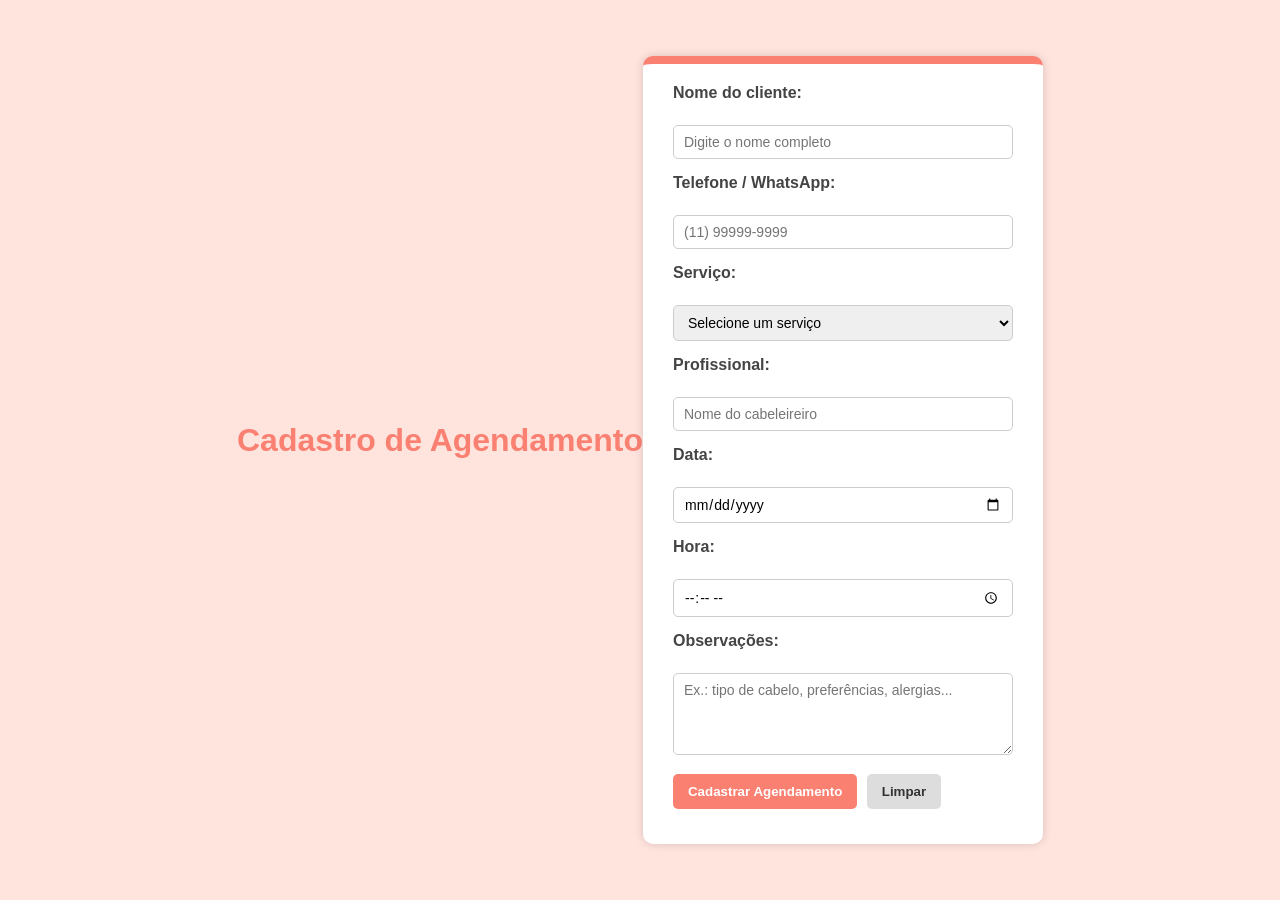
==== cadastro.html @ 3560d97b "criação da pagina de cadastro e estilização" ====
<!DOCTYPE html>
<html lang="pt-BR">
<head>
  <meta charset="UTF-8">
  <title>Agenda do Cabeleireiro - Cadastro</title>

  <!-- Ligar o CSS externo -->
  <link rel="stylesheet" href="style.css">
</head>
<body>

  <h1>Cadastro de Agendamento</h1>

  <form action="#" method="post">

    <p>
      <label for="nome">Nome do cliente:</label><br>
      <input type="text" id="nome" name="nome" placeholder="Digite o nome completo" required>
    </p>

    <p>
      <label for="telefone">Telefone / WhatsApp:</label><br>
      <input type="tel" id="telefone" name="telefone" placeholder="(11) 99999-9999" required>
    </p>

    <p>
      <label for="servico">Serviço:</label><br>
      <select id="servico" name="servico" required>
        <option value="">Selecione um serviço</option>
        <option value="corte">Corte de cabelo</option>
        <option value="escova">Escova</option>
        <option value="quimica">Química (progressiva, luzes etc.)</option>
        <option value="barba">Barba</option>
        <option value="outro">Outro</option>
      </select>
    </p>

    <p>
      <label for="profissional">Profissional:</label><br>
      <input type="text" id="profissional" name="profissional" placeholder="Nome do cabeleireiro">
    </p>

    <p>
      <label for="data">Data:</label><br>
      <input type="date" id="data" name="data" required>
    </p>

    <p>
      <label for="hora">Hora:</label><br>
      <input type="time" id="hora" name="hora" required>
    </p>

    <p>
      <label for="obs">Observações:</label><br>
      <textarea id="obs" name="obs" rows="4" cols="40"
        placeholder="Ex.: tipo de cabelo, preferências, alergias..."></textarea>
    </p>

    <p>
      <button type="submit">Cadastrar Agendamento</button>
      <button type="reset">Limpar</button>
    </p>

  </form>

</body>
</html>
---- style.css ----
/* Reset simples */
* {
    box-sizing: border-box;
    margin: 0;
    padding: 0;
    font-family: Arial, sans-serif;
  }
  
  /* Fundo geral da página */
  body {
    background-color: #ffe3dd;          /* salmão bem claro */
    display: flex;
    justify-content: center;
    align-items: center;
    min-height: 100vh;
  }
  
  /* Caixa do formulário */
  form {
    background-color: #ffffff;
    padding: 20px 30px;
    border-radius: 10px;
    width: 400px;
    box-shadow: 0 0 10px rgba(0,0,0,0.15);
    border-top: 8px solid #FA8072;      /* faixa salmão no topo */
  }
  
  /* Título */
  h1 {
    text-align: center;
    margin-bottom: 20px;
    color: #FA8072;
  }
  
  /* Espaçamento entre campos */
  form p {
    margin-bottom: 15px;
  }
  
  /* Label dos campos */
  label {
    display: block;
    margin-bottom: 5px;
    font-weight: bold;
    color: #444444;
  }
  
  /* Campos de texto, select e textarea */
  input,
  select,
  textarea {
    width: 100%;
    padding: 8px 10px;
    border-radius: 5px;
    border: 1px solid #cccccc;
    font-size: 14px;
  }
  
  /* Efeito de foco nos campos */
  input:focus,
  select:focus,
  textarea:focus {
    border-color: #FA8072;
    outline: none;
    box-shadow: 0 0 3px rgba(250,128,114,0.7);
  }
  
  /* Textarea ajustável só na vertical */
  textarea {
    resize: vertical;
  }
  
  /* Botões */
  button {
    padding: 10px 15px;
    border-radius: 5px;
    border: none;
    cursor: pointer;
    font-weight: bold;
    margin-right: 5px;
  }
  
  /* Botão principal (submit) */
  button[type="submit"] {
    background-color: #FA8072;
    color: #ffffff;
  }
  
  /* Botão de reset */
  button[type="reset"] {
    background-color: #dddddd;
    color: #333333;
  }
  
  /* Hover nos botões */
  button[type="submit"]:hover {
    background-color: #e56c63;
  }
  
  button[type="reset"]:hover {
    background-color: #c5c5c5;
  }
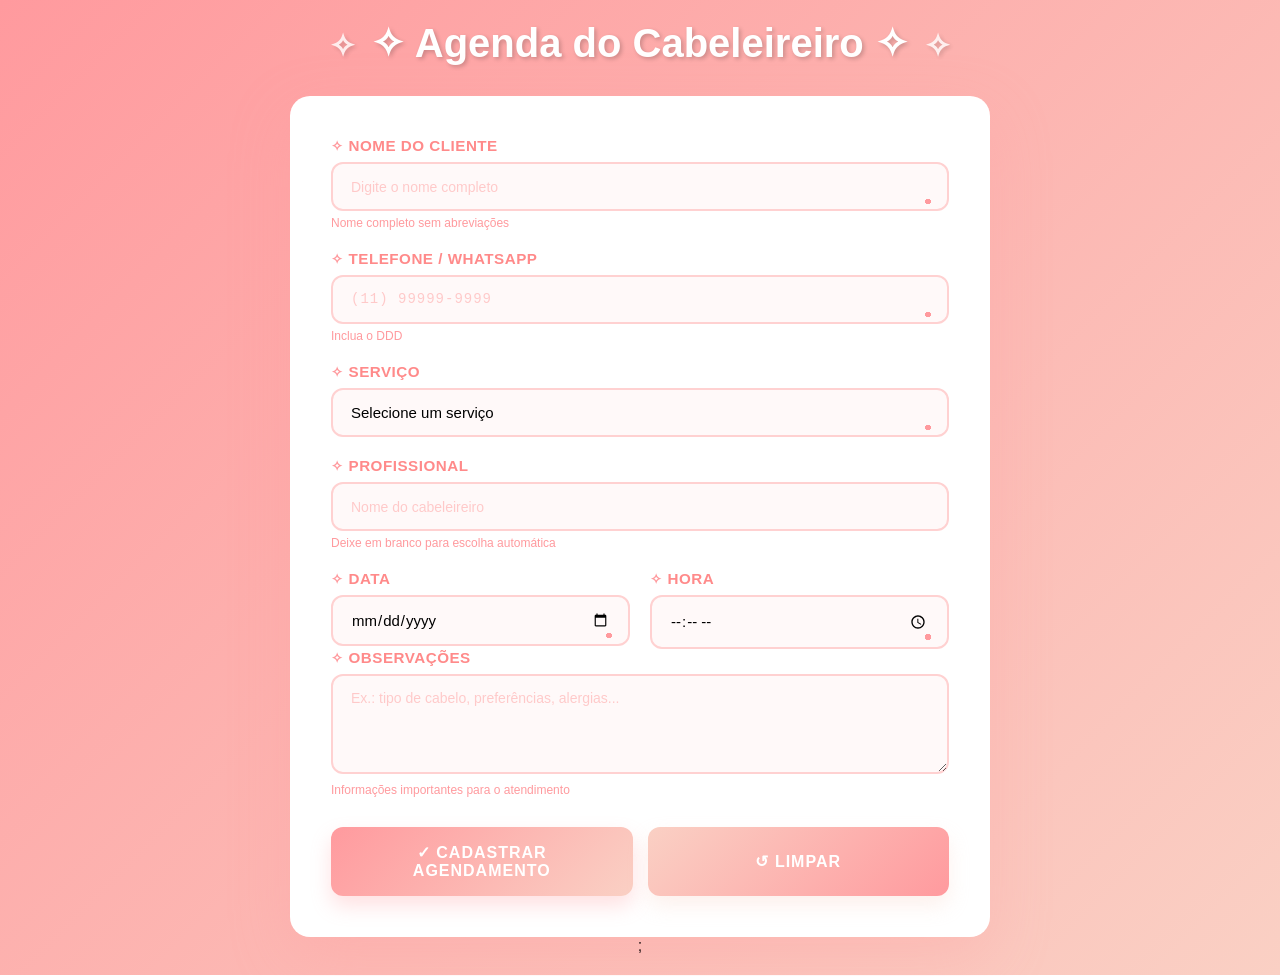
==== commit e6d633fd: "criando novo cadastro" ====
--- a/cadastro.html
+++ b/cadastro.html
@@ -2,66 +2,363 @@
 <html lang="pt-BR">
 <head>
   <meta charset="UTF-8">
+  <meta name="viewport" content="width=device-width, initial-scale=1.0">
   <title>Agenda do Cabeleireiro - Cadastro</title>
 
-  <!-- Ligar o CSS externo -->
-  <link rel="stylesheet" href="style.css">
+  <style>
+    * {
+      margin: 0;
+      padding: 0;
+      box-sizing: border-box;
+      font-family: 'Segoe UI', Tahoma, Geneva, Verdana, sans-serif;
+    }
+
+    body {
+      background: linear-gradient(135deg, #ff9a9e 0%, #fad0c4 100%);
+      min-height: 100vh;
+      display: flex;
+      flex-direction: column;
+      align-items: center;
+      justify-content: center;
+      padding: 20px;
+    }
+
+    h1 {
+      color: #fff;
+      margin-bottom: 30px;
+      font-size: 2.5em;
+      text-shadow: 2px 2px 4px rgba(0,0,0,0.2);
+      text-align: center;
+      font-weight: 600;
+    }
+
+    form {
+      background: white;
+      max-width: 700px;
+      width: 100%;
+      margin: 0 auto;
+      padding: 40px;
+      border-radius: 20px;
+      box-shadow: 0 20px 60px rgba(255, 154, 158, 0.3);
+      backdrop-filter: blur(10px);
+      transition: transform 0.3s ease;
+      border: 1px solid rgba(255, 255, 255, 0.2);
+    }
+
+    form:hover {
+      transform: translateY(-5px);
+      box-shadow: 0 25px 70px rgba(255, 154, 158, 0.4);
+    }
+
+    p {
+      margin-bottom: 20px;
+    }
+
+    label {
+      display: block;
+      margin-bottom: 8px;
+      color: #ff8a8a;
+      font-weight: 600;
+      font-size: 0.95em;
+      text-transform: uppercase;
+      letter-spacing: 0.5px;
+    }
+
+    input, select, textarea {
+      width: 100%;
+      padding: 14px 18px;
+      border: 2px solid #ffd1d1;
+      border-radius: 12px;
+      font-size: 15px;
+      transition: all 0.3s ease;
+      background: #fff9f9;
+    }
+
+    input:focus, select:focus, textarea:focus {
+      outline: none;
+      border-color: #ff9a9e;
+      background: white;
+      box-shadow: 0 5px 15px rgba(255, 154, 158, 0.2);
+    }
+
+    input:hover, select:hover, textarea:hover {
+      border-color: #fad0c4;
+    }
+
+    textarea {
+      resize: vertical;
+      min-height: 100px;
+    }
+
+    /* Grid para data e hora */
+    .datetime-grid {
+      display: grid;
+      grid-template-columns: 1fr 1fr;
+      gap: 20px;
+    }
+
+    .datetime-grid p {
+      margin-bottom: 0;
+    }
+
+    /* Estilo para os botões */
+    .button-group {
+      display: flex;
+      gap: 15px;
+      margin-top: 30px;
+    }
+
+    button {
+      flex: 1;
+      padding: 16px 24px;
+      border: none;
+      border-radius: 12px;
+      font-size: 16px;
+      font-weight: 600;
+      text-transform: uppercase;
+      letter-spacing: 1px;
+      cursor: pointer;
+      transition: all 0.3s ease;
+      background: linear-gradient(135deg, #ff9a9e 0%, #fad0c4 100%);
+      color: white;
+      box-shadow: 0 10px 20px rgba(255, 154, 158, 0.3);
+    }
+
+    button[type="reset"] {
+      background: linear-gradient(135deg, #fad0c4 0%, #ff9a9e 100%);
+      box-shadow: 0 10px 20px rgba(250, 208, 196, 0.3);
+    }
+
+    button:hover {
+      transform: translateY(-3px);
+      box-shadow: 0 15px 30px rgba(255, 154, 158, 0.4);
+    }
+
+    button[type="reset"]:hover {
+      box-shadow: 0 15px 30px rgba(250, 208, 196, 0.4);
+    }
+
+    button:active {
+      transform: translateY(-1px);
+    }
+
+    /* Placeholder styling */
+    ::placeholder {
+      color: #ffb6b6;
+      opacity: 0.7;
+      font-size: 14px;
+    }
+
+    /* Estilo para o select */
+    select {
+      appearance: none;
+      background-image: url("data:image/svg+xml;charset=UTF-8,%3csvg xmlns='http://www.w3.org/2000/svg' viewBox='0 0 24 24' fill='none' stroke='%23ff9a9e' stroke-width='2' stroke-linecap='round' stroke-linejoin='round'%3e%3cpolyline points='6 9 12 15 18 9'%3e%3c/polyline%3e%3c/svg%3e");
+      background-repeat: no-repeat;
+      background-position: right 15px center;
+      background-size: 15px;
+    }
+
+    /* Estilo para campos obrigatórios */
+    input:required, select:required, textarea:required {
+      background-image: radial-gradient(circle, #ff9a9e 3px, transparent 3px);
+      background-repeat: no-repeat;
+      background-position: right 15px top 15px;
+      background-size: 8px;
+    }
+
+    /* Responsividade */
+    @media (max-width: 600px) {
+      body {
+        padding: 10px;
+      }
+      
+      h1 {
+        font-size: 2em;
+      }
+      
+      form {
+        padding: 25px;
+      }
+      
+      .datetime-grid {
+        grid-template-columns: 1fr;
+        gap: 10px;
+      }
+      
+      .button-group {
+        flex-direction: column;
+      }
+      
+      button {
+        width: 100%;
+      }
+    }
+
+    /* Animações suaves */
+    @keyframes fadeIn {
+      from {
+        opacity: 0;
+        transform: translateY(20px);
+      }
+      to {
+        opacity: 1;
+        transform: translateY(0);
+      }
+    }
+
+    form {
+      animation: fadeIn 0.6s ease-out;
+    }
+
+    /* Estilo para o campo de telefone com máscara visual */
+    input[type="tel"] {
+      font-family: monospace;
+      letter-spacing: 1px;
+    }
+
+    /* Indicador visual de campo preenchido */
+    input:not(:placeholder-shown):valid,
+    select:valid,
+    textarea:not(:placeholder-shown):valid {
+      border-color: #ff9a9e;
+      background-color: #fff5f5;
+    }
+
+    /* Mensagem de ajuda sutil */
+    .help-text {
+      font-size: 12px;
+      color: #ff9a9e;
+      margin-top: 5px;
+      display: block;
+    }
+
+    /* Adicionando ícones visuais */
+    label::before {
+      content: '✧';
+      margin-right: 5px;
+      color: #ff9a9e;
+      font-size: 14px;
+    }
+
+    /* Estilo adicional para o título com ícone */
+    h1::before, h1::after {
+      content: '✧';
+      margin: 0 15px;
+      color: #fff;
+      font-size: 0.8em;
+      opacity: 0.8;
+    }
+
+    /* Scrollbar personalizada */
+    ::-webkit-scrollbar {
+      width: 10px;
+    }
+
+    ::-webkit-scrollbar-track {
+      background: #ffd1d1;
+    }
+
+    ::-webkit-scrollbar-thumb {
+      background: linear-gradient(135deg, #ff9a9e, #fad0c4);
+      border-radius: 5px;
+    }
+
+    ::-webkit-scrollbar-thumb:hover {
+      background: linear-gradient(135deg, #fad0c4, #ff9a9e);
+    }
+  </style>
 </head>
 <body>
 
-  <h1>Cadastro de Agendamento</h1>
+  <h1>✧ Agenda do Cabeleireiro ✧</h1>
 
   <form action="#" method="post">
 
     <p>
-      <label for="nome">Nome do cliente:</label><br>
+      <label for="nome">Nome do cliente</label>
       <input type="text" id="nome" name="nome" placeholder="Digite o nome completo" required>
-    </p>
-
-    <p>
-      <label for="telefone">Telefone / WhatsApp:</label><br>
+      <span class="help-text">Nome completo sem abreviações</span>
+    </p>
+
+    <p>
+      <label for="telefone">Telefone / WhatsApp</label>
       <input type="tel" id="telefone" name="telefone" placeholder="(11) 99999-9999" required>
-    </p>
-
-    <p>
-      <label for="servico">Serviço:</label><br>
+      <span class="help-text">Inclua o DDD</span>
+    </p>
+
+    <p>
+      <label for="servico">Serviço</label>
       <select id="servico" name="servico" required>
-        <option value="">Selecione um serviço</option>
-        <option value="corte">Corte de cabelo</option>
-        <option value="escova">Escova</option>
-        <option value="quimica">Química (progressiva, luzes etc.)</option>
-        <option value="barba">Barba</option>
-        <option value="outro">Outro</option>
+        <option value="" disabled selected>Selecione um serviço</option>
+        <option value="corte">✂️ Corte de cabelo</option>
+        <option value="escova">💨 Escova</option>
+        <option value="quimica">🧪 Química (progressiva, luzes etc.)</option>
+        <option value="barba">🧔 Barba</option>
+        <option value="outro">✨ Outro</option>
       </select>
     </p>
 
     <p>
-      <label for="profissional">Profissional:</label><br>
+      <label for="profissional">Profissional</label>
       <input type="text" id="profissional" name="profissional" placeholder="Nome do cabeleireiro">
-    </p>
-
-    <p>
-      <label for="data">Data:</label><br>
-      <input type="date" id="data" name="data" required>
-    </p>
-
-    <p>
-      <label for="hora">Hora:</label><br>
-      <input type="time" id="hora" name="hora" required>
-    </p>
-
-    <p>
-      <label for="obs">Observações:</label><br>
-      <textarea id="obs" name="obs" rows="4" cols="40"
-        placeholder="Ex.: tipo de cabelo, preferências, alergias..."></textarea>
-    </p>
-
-    <p>
-      <button type="submit">Cadastrar Agendamento</button>
-      <button type="reset">Limpar</button>
-    </p>
+      <span class="help-text">Deixe em branco para escolha automática</span>
+    </p>
+
+    <div class="datetime-grid">
+      <p>
+        <label for="data">Data</label>
+        <input type="date" id="data" name="data" required>
+      </p>
+
+      <p>
+        <label for="hora">Hora</label>
+        <input type="time" id="hora" name="hora" required>
+      </p>
+    </div>
+
+    <p>
+      <label for="obs">Observações</label>
+      <textarea id="obs" name="obs" rows="4" placeholder="Ex.: tipo de cabelo, preferências, alergias..."></textarea>
+      <span class="help-text">Informações importantes para o atendimento</span>
+    </p>
+
+    <div class="button-group">
+      <button type="submit">✓ Cadastrar Agendamento</button>
+      <button type="reset">↺ Limpar</button>
+    </div>
 
   </form>
 
+  <!-- Script para validação e melhor experiência -->
+  <script>
+    // Adiciona máscara simples para telefone
+    document.getElementById('telefone').addEventListener('input', function(e) {
+      let value = e.target.value.replace(/\D/g, '');
+      if (value.length > 11) value = value.slice(0, 11);
+      
+      if (value.length > 10) {
+        value = value.replace(/^(\d{2})(\d{5})(\d{4})/, '($1) $2-$3');
+      } else if (value.length > 5) {
+        value = value.replace(/^(\d{2})(\d{4})(\d{0,4})/, '($1) $2-$3');
+      } else if (value.length > 2) {
+        value = value.replace(/^(\d{2})(\d{0,5})/, '($1) $2');
+      } else if (value.length > 0) {
+        value = value.replace(/^(\d*)/, '($1');
+      }
+      
+      e.target.value = value;
+    });
+
+    // Define data mínima como hoje
+    const today = new Date().toISOString().split('T')[0];
+    document.getElementById('data').min = today;
+
+    // Animação adicional para o formulário
+    const form = document.querySelector('form');
+    form.addEventListener('mouseenter', function() {
+      this.style.transition = 'all 0.3s ease';
+    });
+  </script>
+
 </body>
-</html>
+</html>;
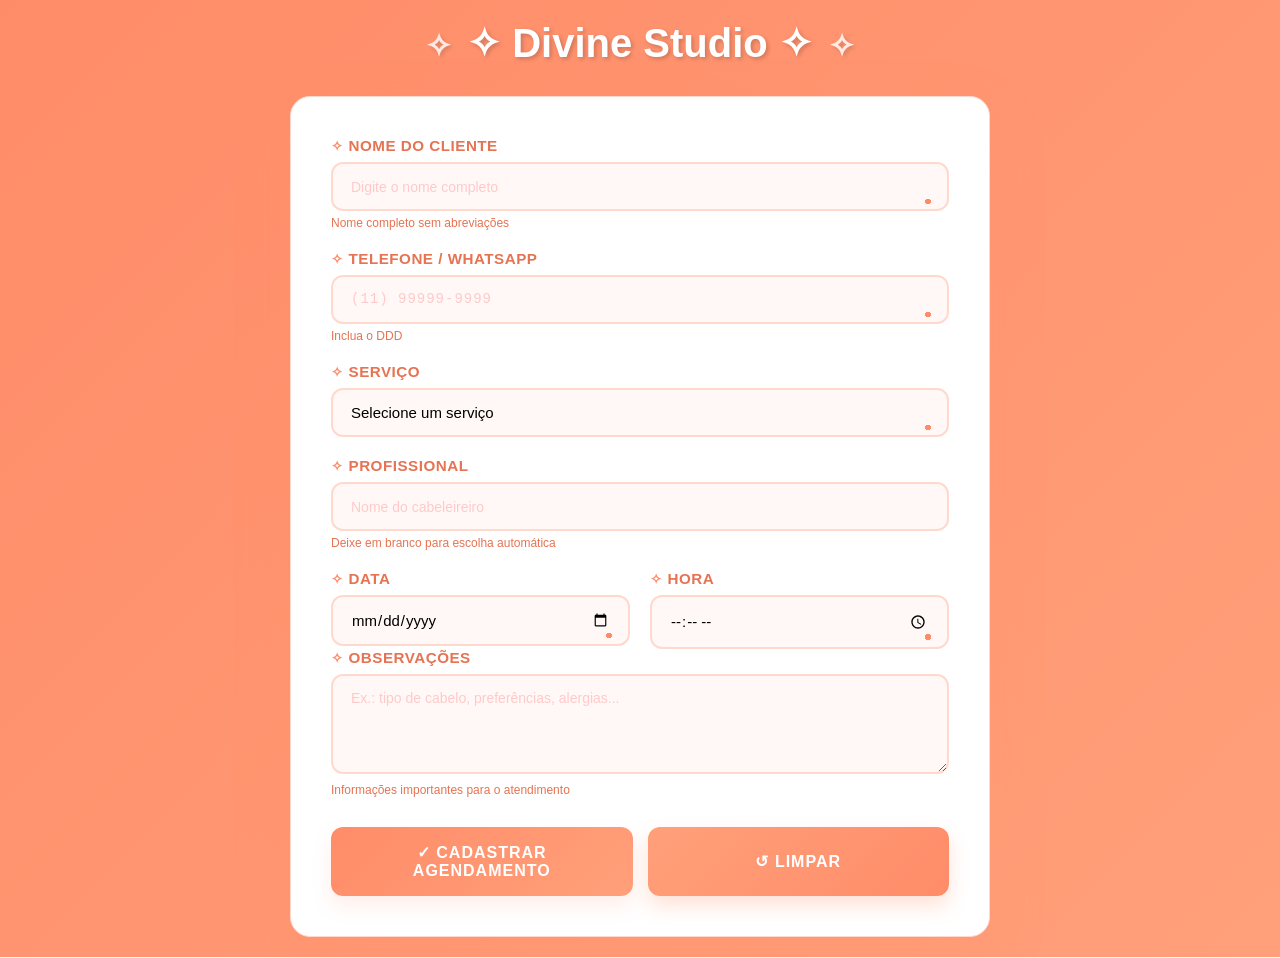
==== commit 26a67bd3: "linkadas pt.2" ====
--- a/cadastro.html
+++ b/cadastro.html
@@ -3,7 +3,7 @@
 <head>
   <meta charset="UTF-8">
   <meta name="viewport" content="width=device-width, initial-scale=1.0">
-  <title>Agenda do Cabeleireiro - Cadastro</title>
+  <title>Divine Studio - Cadastro</title>
 
   <style>
     * {
@@ -13,8 +13,21 @@
       font-family: 'Segoe UI', Tahoma, Geneva, Verdana, sans-serif;
     }
 
+    :root {
+      --salmão-principal: #FF8C69;
+      --salmão-claro: #FFA07A;
+      --salmão-escuro: #E67352;
+      --salmão-suave: #FFD9CC;
+      --salmão-fundo: #FFF8F6;
+      --dourado: #D4A16A;
+      --texto-escuro: #665;
+      --texto-claro: #AA8;
+      --branco: #FFFFFF;
+      --sombra: rgba(255, 140, 105, 0.15);
+    }
+
     body {
-      background: linear-gradient(135deg, #ff9a9e 0%, #fad0c4 100%);
+      background: linear-gradient(135deg, var(--salmão-principal) 0%, var(--salmão-claro) 100%);
       min-height: 100vh;
       display: flex;
       flex-direction: column;
@@ -39,15 +52,15 @@
       margin: 0 auto;
       padding: 40px;
       border-radius: 20px;
-      box-shadow: 0 20px 60px rgba(255, 154, 158, 0.3);
+      box-shadow: 0 20px 60px var(--sombra);
       backdrop-filter: blur(10px);
       transition: transform 0.3s ease;
-      border: 1px solid rgba(255, 255, 255, 0.2);
+      border: 1px solid var(--salmão-suave);
     }
 
     form:hover {
       transform: translateY(-5px);
-      box-shadow: 0 25px 70px rgba(255, 154, 158, 0.4);
+      box-shadow: 0 25px 70px rgba(255, 140, 105, 0.4);
     }
 
     p {
@@ -57,7 +70,7 @@
     label {
       display: block;
       margin-bottom: 8px;
-      color: #ff8a8a;
+      color: var(--salmão-escuro);
       font-weight: 600;
       font-size: 0.95em;
       text-transform: uppercase;
@@ -67,22 +80,22 @@
     input, select, textarea {
       width: 100%;
       padding: 14px 18px;
-      border: 2px solid #ffd1d1;
+      border: 2px solid var(--salmão-suave);
       border-radius: 12px;
       font-size: 15px;
       transition: all 0.3s ease;
-      background: #fff9f9;
+      background: var(--salmão-fundo);
     }
 
     input:focus, select:focus, textarea:focus {
       outline: none;
-      border-color: #ff9a9e;
+      border-color: var(--salmão-principal);
       background: white;
-      box-shadow: 0 5px 15px rgba(255, 154, 158, 0.2);
+      box-shadow: 0 5px 15px var(--sombra);
     }
 
     input:hover, select:hover, textarea:hover {
-      border-color: #fad0c4;
+      border-color: var(--salmão-claro);
     }
 
     textarea {
@@ -119,23 +132,23 @@
       letter-spacing: 1px;
       cursor: pointer;
       transition: all 0.3s ease;
-      background: linear-gradient(135deg, #ff9a9e 0%, #fad0c4 100%);
+      background: linear-gradient(135deg, var(--salmão-principal) 0%, var(--salmão-claro) 100%);
       color: white;
-      box-shadow: 0 10px 20px rgba(255, 154, 158, 0.3);
+      box-shadow: 0 10px 20px var(--sombra);
     }
 
     button[type="reset"] {
-      background: linear-gradient(135deg, #fad0c4 0%, #ff9a9e 100%);
-      box-shadow: 0 10px 20px rgba(250, 208, 196, 0.3);
+      background: linear-gradient(135deg, var(--salmão-claro) 0%, var(--salmão-principal) 100%);
+      box-shadow: 0 10px 20px rgba(255, 160, 122, 0.3);
     }
 
     button:hover {
       transform: translateY(-3px);
-      box-shadow: 0 15px 30px rgba(255, 154, 158, 0.4);
+      box-shadow: 0 15px 30px rgba(255, 140, 105, 0.4);
     }
 
     button[type="reset"]:hover {
-      box-shadow: 0 15px 30px rgba(250, 208, 196, 0.4);
+      box-shadow: 0 15px 30px rgba(255, 160, 122, 0.4);
     }
 
     button:active {
@@ -152,7 +165,7 @@
     /* Estilo para o select */
     select {
       appearance: none;
-      background-image: url("data:image/svg+xml;charset=UTF-8,%3csvg xmlns='http://www.w3.org/2000/svg' viewBox='0 0 24 24' fill='none' stroke='%23ff9a9e' stroke-width='2' stroke-linecap='round' stroke-linejoin='round'%3e%3cpolyline points='6 9 12 15 18 9'%3e%3c/polyline%3e%3c/svg%3e");
+      background-image: url("data:image/svg+xml;charset=UTF-8,%3csvg xmlns='http://www.w3.org/2000/svg' viewBox='0 0 24 24' fill='none' stroke='%23FF8C69' stroke-width='2' stroke-linecap='round' stroke-linejoin='round'%3e%3cpolyline points='6 9 12 15 18 9'%3e%3c/polyline%3e%3c/svg%3e");
       background-repeat: no-repeat;
       background-position: right 15px center;
       background-size: 15px;
@@ -160,7 +173,7 @@
 
     /* Estilo para campos obrigatórios */
     input:required, select:required, textarea:required {
-      background-image: radial-gradient(circle, #ff9a9e 3px, transparent 3px);
+      background-image: radial-gradient(circle, var(--salmão-principal) 3px, transparent 3px);
       background-repeat: no-repeat;
       background-position: right 15px top 15px;
       background-size: 8px;
@@ -220,14 +233,14 @@
     input:not(:placeholder-shown):valid,
     select:valid,
     textarea:not(:placeholder-shown):valid {
-      border-color: #ff9a9e;
+      border-color: var(--salmão-principal);
       background-color: #fff5f5;
     }
 
     /* Mensagem de ajuda sutil */
     .help-text {
       font-size: 12px;
-      color: #ff9a9e;
+      color: var(--salmão-escuro);
       margin-top: 5px;
       display: block;
     }
@@ -236,7 +249,7 @@
     label::before {
       content: '✧';
       margin-right: 5px;
-      color: #ff9a9e;
+      color: var(--salmão-principal);
       font-size: 14px;
     }
 
@@ -255,22 +268,22 @@
     }
 
     ::-webkit-scrollbar-track {
-      background: #ffd1d1;
+      background: var(--salmão-suave);
     }
 
     ::-webkit-scrollbar-thumb {
-      background: linear-gradient(135deg, #ff9a9e, #fad0c4);
+      background: linear-gradient(135deg, var(--salmão-principal), var(--salmão-claro));
       border-radius: 5px;
     }
 
     ::-webkit-scrollbar-thumb:hover {
-      background: linear-gradient(135deg, #fad0c4, #ff9a9e);
+      background: linear-gradient(135deg, var(--salmão-claro), var(--salmão-principal));
     }
   </style>
 </head>
 <body>
 
-  <h1>✧ Agenda do Cabeleireiro ✧</h1>
+  <h1>✧ Divine Studio ✧</h1>
 
   <form action="#" method="post">
 
@@ -358,7 +371,30 @@
     form.addEventListener('mouseenter', function() {
       this.style.transition = 'all 0.3s ease';
     });
+
+    // REDIRECIONAMENTO APÓS CADASTRO
+    form.addEventListener('submit', function(event) {
+      event.preventDefault(); // Impede o envio real para manter a simulação
+
+      // Aqui você poderia adicionar uma validação dos campos, se desejar
+      // Exemplo simples: verificar se os campos obrigatórios estão preenchidos
+      const nome = document.getElementById('nome').value.trim();
+      const telefone = document.getElementById('telefone').value.trim();
+      const data = document.getElementById('data').value;
+      const hora = document.getElementById('hora').value;
+
+      if (!nome || !telefone || !data || !hora) {
+        alert('Por favor, preencha todos os campos obrigatórios.');
+        return;
+      }
+
+      // Simula um cadastro bem-sucedido
+      alert('Cadastro realizado com sucesso! Redirecionando para o login...');
+
+      // Redireciona para a página de login
+      window.location.href = 'index.html';
+    });
   </script>
 
 </body>
-</html>;+</html>
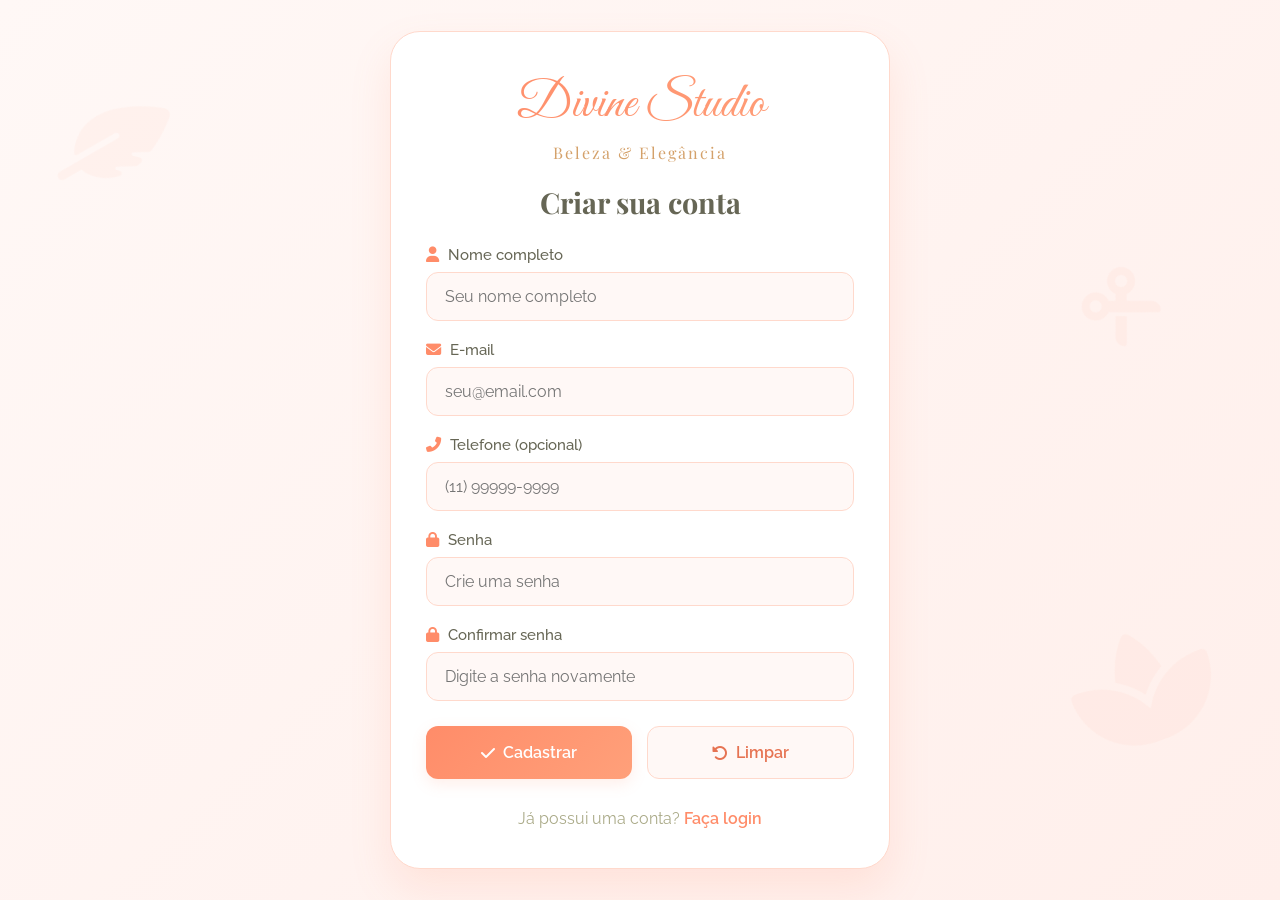
==== commit 2d41017e: "linkadas finais" ====
--- a/cadastro.html
+++ b/cadastro.html
@@ -1,400 +1,308 @@
 <!DOCTYPE html>
 <html lang="pt-BR">
 <head>
-  <meta charset="UTF-8">
-  <meta name="viewport" content="width=device-width, initial-scale=1.0">
-  <title>Divine Studio - Cadastro</title>
-
-  <style>
-    * {
-      margin: 0;
-      padding: 0;
-      box-sizing: border-box;
-      font-family: 'Segoe UI', Tahoma, Geneva, Verdana, sans-serif;
-    }
-
-    :root {
-      --salmão-principal: #FF8C69;
-      --salmão-claro: #FFA07A;
-      --salmão-escuro: #E67352;
-      --salmão-suave: #FFD9CC;
-      --salmão-fundo: #FFF8F6;
-      --dourado: #D4A16A;
-      --texto-escuro: #665;
-      --texto-claro: #AA8;
-      --branco: #FFFFFF;
-      --sombra: rgba(255, 140, 105, 0.15);
-    }
-
-    body {
-      background: linear-gradient(135deg, var(--salmão-principal) 0%, var(--salmão-claro) 100%);
-      min-height: 100vh;
-      display: flex;
-      flex-direction: column;
-      align-items: center;
-      justify-content: center;
-      padding: 20px;
-    }
-
-    h1 {
-      color: #fff;
-      margin-bottom: 30px;
-      font-size: 2.5em;
-      text-shadow: 2px 2px 4px rgba(0,0,0,0.2);
-      text-align: center;
-      font-weight: 600;
-    }
-
-    form {
-      background: white;
-      max-width: 700px;
-      width: 100%;
-      margin: 0 auto;
-      padding: 40px;
-      border-radius: 20px;
-      box-shadow: 0 20px 60px var(--sombra);
-      backdrop-filter: blur(10px);
-      transition: transform 0.3s ease;
-      border: 1px solid var(--salmão-suave);
-    }
-
-    form:hover {
-      transform: translateY(-5px);
-      box-shadow: 0 25px 70px rgba(255, 140, 105, 0.4);
-    }
-
-    p {
-      margin-bottom: 20px;
-    }
-
-    label {
-      display: block;
-      margin-bottom: 8px;
-      color: var(--salmão-escuro);
-      font-weight: 600;
-      font-size: 0.95em;
-      text-transform: uppercase;
-      letter-spacing: 0.5px;
-    }
-
-    input, select, textarea {
-      width: 100%;
-      padding: 14px 18px;
-      border: 2px solid var(--salmão-suave);
-      border-radius: 12px;
-      font-size: 15px;
-      transition: all 0.3s ease;
-      background: var(--salmão-fundo);
-    }
-
-    input:focus, select:focus, textarea:focus {
-      outline: none;
-      border-color: var(--salmão-principal);
-      background: white;
-      box-shadow: 0 5px 15px var(--sombra);
-    }
-
-    input:hover, select:hover, textarea:hover {
-      border-color: var(--salmão-claro);
-    }
-
-    textarea {
-      resize: vertical;
-      min-height: 100px;
-    }
-
-    /* Grid para data e hora */
-    .datetime-grid {
-      display: grid;
-      grid-template-columns: 1fr 1fr;
-      gap: 20px;
-    }
-
-    .datetime-grid p {
-      margin-bottom: 0;
-    }
-
-    /* Estilo para os botões */
-    .button-group {
-      display: flex;
-      gap: 15px;
-      margin-top: 30px;
-    }
-
-    button {
-      flex: 1;
-      padding: 16px 24px;
-      border: none;
-      border-radius: 12px;
-      font-size: 16px;
-      font-weight: 600;
-      text-transform: uppercase;
-      letter-spacing: 1px;
-      cursor: pointer;
-      transition: all 0.3s ease;
-      background: linear-gradient(135deg, var(--salmão-principal) 0%, var(--salmão-claro) 100%);
-      color: white;
-      box-shadow: 0 10px 20px var(--sombra);
-    }
-
-    button[type="reset"] {
-      background: linear-gradient(135deg, var(--salmão-claro) 0%, var(--salmão-principal) 100%);
-      box-shadow: 0 10px 20px rgba(255, 160, 122, 0.3);
-    }
-
-    button:hover {
-      transform: translateY(-3px);
-      box-shadow: 0 15px 30px rgba(255, 140, 105, 0.4);
-    }
-
-    button[type="reset"]:hover {
-      box-shadow: 0 15px 30px rgba(255, 160, 122, 0.4);
-    }
-
-    button:active {
-      transform: translateY(-1px);
-    }
-
-    /* Placeholder styling */
-    ::placeholder {
-      color: #ffb6b6;
-      opacity: 0.7;
-      font-size: 14px;
-    }
-
-    /* Estilo para o select */
-    select {
-      appearance: none;
-      background-image: url("data:image/svg+xml;charset=UTF-8,%3csvg xmlns='http://www.w3.org/2000/svg' viewBox='0 0 24 24' fill='none' stroke='%23FF8C69' stroke-width='2' stroke-linecap='round' stroke-linejoin='round'%3e%3cpolyline points='6 9 12 15 18 9'%3e%3c/polyline%3e%3c/svg%3e");
-      background-repeat: no-repeat;
-      background-position: right 15px center;
-      background-size: 15px;
-    }
-
-    /* Estilo para campos obrigatórios */
-    input:required, select:required, textarea:required {
-      background-image: radial-gradient(circle, var(--salmão-principal) 3px, transparent 3px);
-      background-repeat: no-repeat;
-      background-position: right 15px top 15px;
-      background-size: 8px;
-    }
-
-    /* Responsividade */
-    @media (max-width: 600px) {
-      body {
-        padding: 10px;
-      }
-      
-      h1 {
-        font-size: 2em;
-      }
-      
-      form {
-        padding: 25px;
-      }
-      
-      .datetime-grid {
-        grid-template-columns: 1fr;
-        gap: 10px;
-      }
-      
-      .button-group {
-        flex-direction: column;
-      }
-      
-      button {
-        width: 100%;
-      }
-    }
-
-    /* Animações suaves */
-    @keyframes fadeIn {
-      from {
-        opacity: 0;
-        transform: translateY(20px);
-      }
-      to {
-        opacity: 1;
-        transform: translateY(0);
-      }
-    }
-
-    form {
-      animation: fadeIn 0.6s ease-out;
-    }
-
-    /* Estilo para o campo de telefone com máscara visual */
-    input[type="tel"] {
-      font-family: monospace;
-      letter-spacing: 1px;
-    }
-
-    /* Indicador visual de campo preenchido */
-    input:not(:placeholder-shown):valid,
-    select:valid,
-    textarea:not(:placeholder-shown):valid {
-      border-color: var(--salmão-principal);
-      background-color: #fff5f5;
-    }
-
-    /* Mensagem de ajuda sutil */
-    .help-text {
-      font-size: 12px;
-      color: var(--salmão-escuro);
-      margin-top: 5px;
-      display: block;
-    }
-
-    /* Adicionando ícones visuais */
-    label::before {
-      content: '✧';
-      margin-right: 5px;
-      color: var(--salmão-principal);
-      font-size: 14px;
-    }
-
-    /* Estilo adicional para o título com ícone */
-    h1::before, h1::after {
-      content: '✧';
-      margin: 0 15px;
-      color: #fff;
-      font-size: 0.8em;
-      opacity: 0.8;
-    }
-
-    /* Scrollbar personalizada */
-    ::-webkit-scrollbar {
-      width: 10px;
-    }
-
-    ::-webkit-scrollbar-track {
-      background: var(--salmão-suave);
-    }
-
-    ::-webkit-scrollbar-thumb {
-      background: linear-gradient(135deg, var(--salmão-principal), var(--salmão-claro));
-      border-radius: 5px;
-    }
-
-    ::-webkit-scrollbar-thumb:hover {
-      background: linear-gradient(135deg, var(--salmão-claro), var(--salmão-principal));
-    }
-  </style>
+    <meta charset="UTF-8">
+    <meta name="viewport" content="width=device-width, initial-scale=1.0">
+    <title>Divine Studio - Cadastro de Conta</title>
+    <link rel="stylesheet" href="https://cdnjs.cloudflare.com/ajax/libs/font-awesome/6.4.0/css/all.min.css">
+    <link href="https://fonts.googleapis.com/css2?family=Great+Vibes&family=Playfair+Display:wght@400;500;600&family=Raleway:wght@300;400;500;600&display=swap" rel="stylesheet">
+    <style>
+        * {
+            margin: 0;
+            padding: 0;
+            box-sizing: border-box;
+        }
+
+        :root {
+            --salmão-principal: #FF8C69;
+            --salmão-claro: #FFA07A;
+            --salmão-escuro: #E67352;
+            --salmão-suave: #FFD9CC;
+            --salmão-fundo: #FFF8F6;
+            --dourado: #D4A16A;
+            --texto-escuro: #665;
+            --texto-claro: #AA8;
+            --branco: #FFFFFF;
+            --sombra: rgba(255, 140, 105, 0.15);
+        }
+
+        body {
+            font-family: 'Raleway', sans-serif;
+            background: linear-gradient(135deg, var(--salmão-fundo) 0%, #FFEFEB 100%);
+            color: var(--texto-escuro);
+            min-height: 100vh;
+            display: flex;
+            flex-direction: column;
+            align-items: center;
+            justify-content: center;
+            padding: 20px;
+            position: relative;
+            overflow-x: hidden;
+        }
+
+        /* Elementos decorativos */
+        .decorative-bg {
+            position: fixed;
+            z-index: 0;
+            opacity: 0.05;
+            color: var(--salmão-principal);
+            pointer-events: none;
+        }
+
+        .decor-1 {
+            top: 10%;
+            left: 5%;
+            font-size: 6rem;
+            transform: rotate(15deg);
+        }
+
+        .decor-2 {
+            bottom: 15%;
+            right: 5%;
+            font-size: 8rem;
+            transform: rotate(-20deg);
+        }
+
+        .decor-3 {
+            top: 30%;
+            right: 10%;
+            font-size: 4rem;
+            transform: rotate(45deg);
+        }
+
+        .register-container {
+            background: var(--branco);
+            border-radius: 30px;
+            box-shadow: 0 20px 40px var(--sombra);
+            padding: 40px 35px;
+            max-width: 500px;
+            width: 100%;
+            border: 1px solid var(--salmão-suave);
+            position: relative;
+            z-index: 1;
+            animation: fadeIn 0.8s ease-out;
+        }
+
+        @keyframes fadeIn {
+            from { opacity: 0; transform: translateY(20px); }
+            to { opacity: 1; transform: translateY(0); }
+        }
+
+        .logo {
+            font-family: 'Great Vibes', cursive;
+            font-size: 3.2rem;
+            background: linear-gradient(to right, var(--salmão-principal), var(--salmão-claro));
+            -webkit-background-clip: text;
+            background-clip: text;
+            color: transparent;
+            text-align: center;
+            margin-bottom: 5px;
+        }
+
+        .slogan {
+            font-family: 'Playfair Display', serif;
+            color: var(--dourado);
+            text-align: center;
+            font-size: 1rem;
+            letter-spacing: 2px;
+            margin-bottom: 20px;
+        }
+
+        h2 {
+            font-family: 'Playfair Display', serif;
+            font-size: 1.8rem;
+            color: var(--texto-escuro);
+            text-align: center;
+            margin-bottom: 25px;
+        }
+
+        .form-group {
+            margin-bottom: 20px;
+        }
+
+        label {
+            display: block;
+            margin-bottom: 8px;
+            font-weight: 500;
+            color: var(--texto-escuro);
+            font-size: 0.95rem;
+        }
+
+        label i {
+            color: var(--salmão-principal);
+            margin-right: 5px;
+        }
+
+        input {
+            width: 100%;
+            padding: 14px 18px;
+            border: 1px solid var(--salmão-suave);
+            border-radius: 12px;
+            font-size: 1rem;
+            font-family: 'Raleway', sans-serif;
+            background: var(--salmão-fundo);
+            transition: all 0.3s;
+            color: var(--texto-escuro);
+        }
+
+        input:focus {
+            outline: none;
+            border-color: var(--salmão-principal);
+            box-shadow: 0 0 0 3px rgba(255, 140, 105, 0.15);
+            background: var(--branco);
+        }
+
+        .btn-group {
+            display: flex;
+            gap: 15px;
+            margin-top: 25px;
+            flex-wrap: wrap;
+        }
+
+        .btn {
+            flex: 1;
+            padding: 16px 20px;
+            border-radius: 12px;
+            border: none;
+            font-weight: 600;
+            font-size: 1rem;
+            cursor: pointer;
+            transition: all 0.3s;
+            font-family: 'Raleway', sans-serif;
+            text-align: center;
+            text-decoration: none;
+            display: inline-flex;
+            align-items: center;
+            justify-content: center;
+            gap: 8px;
+        }
+
+        .btn-primary {
+            background: linear-gradient(135deg, var(--salmão-principal), var(--salmão-claro));
+            color: var(--branco);
+            box-shadow: 0 5px 15px var(--sombra);
+        }
+
+        .btn-secondary {
+            background: var(--salmão-fundo);
+            color: var(--salmão-escuro);
+            border: 1px solid var(--salmão-suave);
+        }
+
+        .btn-primary:hover, .btn-secondary:hover {
+            transform: translateY(-3px);
+            box-shadow: 0 10px 25px rgba(255, 140, 105, 0.25);
+        }
+
+        .login-link {
+            text-align: center;
+            margin-top: 30px;
+            color: var(--texto-claro);
+        }
+
+        .login-link a {
+            color: var(--salmão-principal);
+            text-decoration: none;
+            font-weight: 600;
+            transition: color 0.2s;
+        }
+
+        .login-link a:hover {
+            color: var(--salmão-escuro);
+            text-decoration: underline;
+        }
+
+        /* Responsividade */
+        @media (max-width: 480px) {
+            .register-container {
+                padding: 30px 20px;
+            }
+            .logo {
+                font-size: 2.5rem;
+            }
+            h2 {
+                font-size: 1.5rem;
+            }
+            .btn-group {
+                flex-direction: column;
+            }
+        }
+    </style>
 </head>
 <body>
-
-  <h1>✧ Divine Studio ✧</h1>
-
-  <form action="#" method="post">
-
-    <p>
-      <label for="nome">Nome do cliente</label>
-      <input type="text" id="nome" name="nome" placeholder="Digite o nome completo" required>
-      <span class="help-text">Nome completo sem abreviações</span>
-    </p>
-
-    <p>
-      <label for="telefone">Telefone / WhatsApp</label>
-      <input type="tel" id="telefone" name="telefone" placeholder="(11) 99999-9999" required>
-      <span class="help-text">Inclua o DDD</span>
-    </p>
-
-    <p>
-      <label for="servico">Serviço</label>
-      <select id="servico" name="servico" required>
-        <option value="" disabled selected>Selecione um serviço</option>
-        <option value="corte">✂️ Corte de cabelo</option>
-        <option value="escova">💨 Escova</option>
-        <option value="quimica">🧪 Química (progressiva, luzes etc.)</option>
-        <option value="barba">🧔 Barba</option>
-        <option value="outro">✨ Outro</option>
-      </select>
-    </p>
-
-    <p>
-      <label for="profissional">Profissional</label>
-      <input type="text" id="profissional" name="profissional" placeholder="Nome do cabeleireiro">
-      <span class="help-text">Deixe em branco para escolha automática</span>
-    </p>
-
-    <div class="datetime-grid">
-      <p>
-        <label for="data">Data</label>
-        <input type="date" id="data" name="data" required>
-      </p>
-
-      <p>
-        <label for="hora">Hora</label>
-        <input type="time" id="hora" name="hora" required>
-      </p>
+    <!-- Elementos decorativos -->
+    <div class="decorative-bg decor-1"><i class="fas fa-feather-alt"></i></div>
+    <div class="decorative-bg decor-2"><i class="fas fa-spa"></i></div>
+    <div class="decorative-bg decor-3"><i class="fas fa-cut"></i></div>
+
+    <div class="register-container">
+        <div class="logo">Divine Studio</div>
+        <div class="slogan">Beleza & Elegância</div>
+
+        <h2>Criar sua conta</h2>
+
+        <form id="registerForm">
+            <div class="form-group">
+                <label><i class="fas fa-user"></i> Nome completo</label>
+                <input type="text" id="nome" placeholder="Seu nome completo" required>
+            </div>
+
+            <div class="form-group">
+                <label><i class="fas fa-envelope"></i> E-mail</label>
+                <input type="email" id="email" placeholder="seu@email.com" required>
+            </div>
+
+            <div class="form-group">
+                <label><i class="fas fa-phone-alt"></i> Telefone (opcional)</label>
+                <input type="tel" id="telefone" placeholder="(11) 99999-9999">
+            </div>
+
+            <div class="form-group">
+                <label><i class="fas fa-lock"></i> Senha</label>
+                <input type="password" id="senha" placeholder="Crie uma senha" required>
+            </div>
+
+            <div class="form-group">
+                <label><i class="fas fa-lock"></i> Confirmar senha</label>
+                <input type="password" id="confirmar" placeholder="Digite a senha novamente" required>
+            </div>
+
+            <div class="btn-group">
+                <button type="submit" class="btn btn-primary"><i class="fas fa-check"></i> Cadastrar</button>
+                <button type="reset" class="btn btn-secondary"><i class="fas fa-undo-alt"></i> Limpar</button>
+            </div>
+        </form>
+
+        <div class="login-link">
+            Já possui uma conta? <a href="index.html">Faça login</a>
+        </div>
     </div>
 
-    <p>
-      <label for="obs">Observações</label>
-      <textarea id="obs" name="obs" rows="4" placeholder="Ex.: tipo de cabelo, preferências, alergias..."></textarea>
-      <span class="help-text">Informações importantes para o atendimento</span>
-    </p>
-
-    <div class="button-group">
-      <button type="submit">✓ Cadastrar Agendamento</button>
-      <button type="reset">↺ Limpar</button>
-    </div>
-
-  </form>
-
-  <!-- Script para validação e melhor experiência -->
-  <script>
-    // Adiciona máscara simples para telefone
-    document.getElementById('telefone').addEventListener('input', function(e) {
-      let value = e.target.value.replace(/\D/g, '');
-      if (value.length > 11) value = value.slice(0, 11);
-      
-      if (value.length > 10) {
-        value = value.replace(/^(\d{2})(\d{5})(\d{4})/, '($1) $2-$3');
-      } else if (value.length > 5) {
-        value = value.replace(/^(\d{2})(\d{4})(\d{0,4})/, '($1) $2-$3');
-      } else if (value.length > 2) {
-        value = value.replace(/^(\d{2})(\d{0,5})/, '($1) $2');
-      } else if (value.length > 0) {
-        value = value.replace(/^(\d*)/, '($1');
-      }
-      
-      e.target.value = value;
-    });
-
-    // Define data mínima como hoje
-    const today = new Date().toISOString().split('T')[0];
-    document.getElementById('data').min = today;
-
-    // Animação adicional para o formulário
-    const form = document.querySelector('form');
-    form.addEventListener('mouseenter', function() {
-      this.style.transition = 'all 0.3s ease';
-    });
-
-    // REDIRECIONAMENTO APÓS CADASTRO
-    form.addEventListener('submit', function(event) {
-      event.preventDefault(); // Impede o envio real para manter a simulação
-
-      // Aqui você poderia adicionar uma validação dos campos, se desejar
-      // Exemplo simples: verificar se os campos obrigatórios estão preenchidos
-      const nome = document.getElementById('nome').value.trim();
-      const telefone = document.getElementById('telefone').value.trim();
-      const data = document.getElementById('data').value;
-      const hora = document.getElementById('hora').value;
-
-      if (!nome || !telefone || !data || !hora) {
-        alert('Por favor, preencha todos os campos obrigatórios.');
-        return;
-      }
-
-      // Simula um cadastro bem-sucedido
-      alert('Cadastro realizado com sucesso! Redirecionando para o login...');
-
-      // Redireciona para a página de login
-      window.location.href = 'index.html';
-    });
-  </script>
-
+    <script>
+        document.getElementById('registerForm').addEventListener('submit', function(e) {
+            e.preventDefault();
+
+            const nome = document.getElementById('nome').value.trim();
+            const email = document.getElementById('email').value.trim();
+            const senha = document.getElementById('senha').value;
+            const confirmar = document.getElementById('confirmar').value;
+
+            if (!nome || !email || !senha || !confirmar) {
+                alert('Por favor, preencha todos os campos obrigatórios.');
+                return;
+            }
+
+            if (senha !== confirmar) {
+                alert('As senhas não coincidem.');
+                return;
+            }
+
+            // Simulação de cadastro bem-sucedido
+            alert('Conta criada com sucesso! Redirecionando para o login.');
+            // Aqui você poderia enviar os dados para um backend via fetch
+
+            window.location.href = 'index.html';
+        });
+    </script>
 </body>
 </html>
